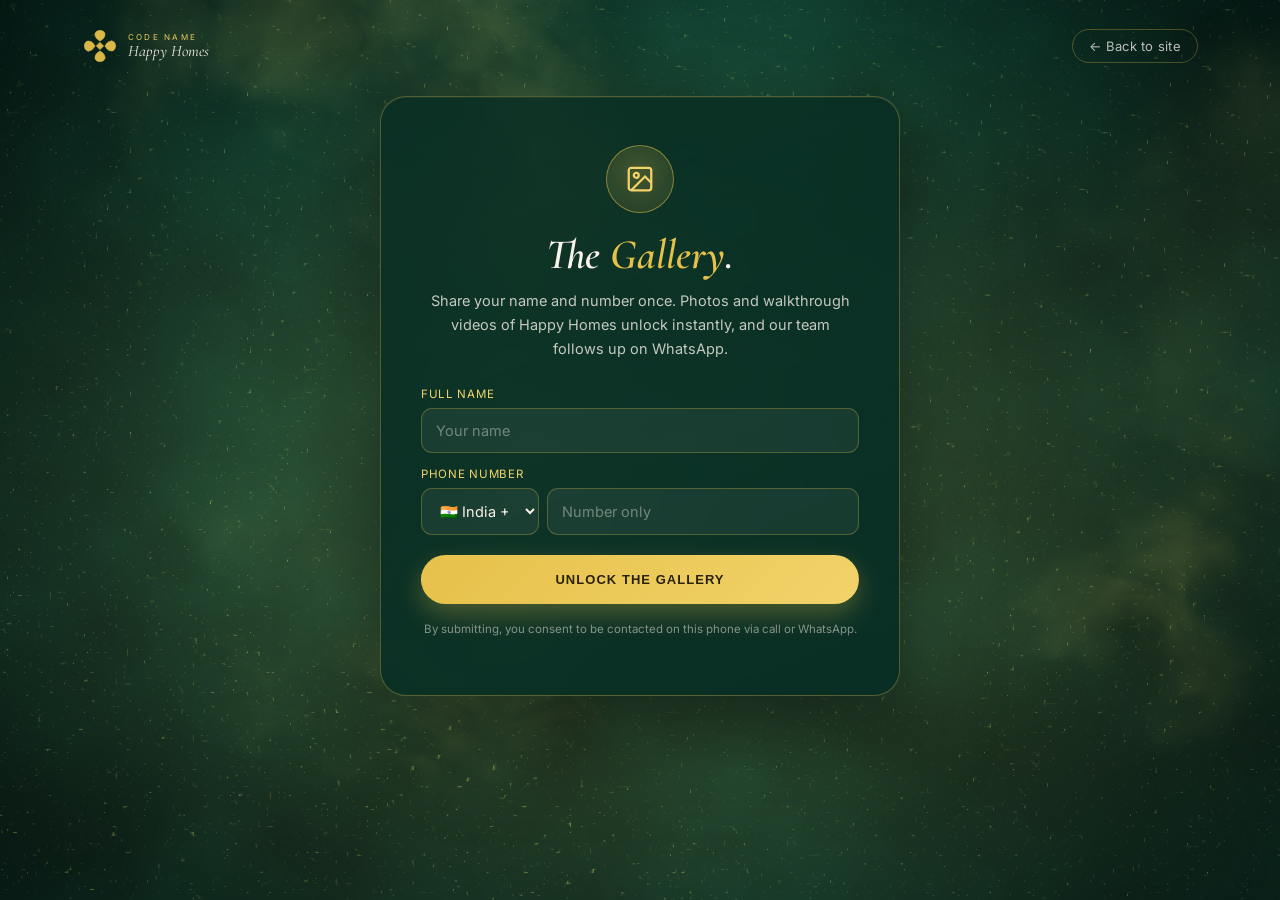
==== gallery.html @ b7eb1e3e "Add dedicated Brochure, Gallery and Floor Plan pages Each opens at its own URL (brochure.html/galler" ====
<!DOCTYPE html>
<html lang="en">
<head>
  <meta charset="UTF-8" />
  <meta name="viewport" content="width=device-width, initial-scale=1.0" />
  <meta name="theme-color" content="#062c24" />
  <title>Gallery | Happy Homes, Trisulia, Cuttack</title>
  <meta name="description" content="Photos and video walkthroughs of Happy Homes at Trisulia, Cuttack: elevation, drone views, master plan and unit interiors." />
  <meta name="robots" content="index, follow" />
  <link rel="icon" type="image/svg+xml" href="assets/logo-mark.svg" />
  <link rel="preconnect" href="https://fonts.googleapis.com" />
  <link rel="preconnect" href="https://fonts.gstatic.com" crossorigin />
  <link href="https://fonts.googleapis.com/css2?family=Cormorant+Garamond:ital,wght@0,500;0,600;0,700;1,500;1,600;1,700&family=Inter:wght@300;400;500;600;700&display=swap" rel="stylesheet" />

  <!-- Google Tag Manager -->
  <script>(function(w,d,s,l,i){w[l]=w[l]||[];w[l].push({'gtm.start':
  new Date().getTime(),event:'gtm.js'});var f=d.getElementsByTagName(s)[0],
  j=d.createElement(s),dl=l!='dataLayer'?'&l='+l:'';j.async=true;j.src=
  'https://www.googletagmanager.com/gtm.js?id='+i+dl;f.parentNode.insertBefore(j,f);
  })(window,document,'script','dataLayer','GTM-N7LTN3LF');</script>
  <!-- End Google Tag Manager -->

  <!-- Google tag (gtag.js) -->
  <script async src="https://www.googletagmanager.com/gtag/js?id=G-WT3VBQJMH0"></script>
  <script>
    window.dataLayer = window.dataLayer || [];
    function gtag(){dataLayer.push(arguments);}
    gtag('js', new Date());
    gtag('config', 'G-WT3VBQJMH0', { page_path: '/gallery' });
  </script>

  <style>
    :root{
      --aubergine:#062c24; --plum:#0d4a3a; --plum-2:#082e23;
      --gold:#e6c14a; --gold-2:#f2d36a; --cream:#faf3eb;
      --wa:#25d366; --wa-2:#1ebe5b;
      --f-display:'Cormorant Garamond',Georgia,serif;
      --f-body:'Inter',system-ui,-apple-system,sans-serif;
      --ease:cubic-bezier(.22,1,.36,1);
    }
    *,*::before,*::after{box-sizing:border-box;}
    html,body{height:100%;}
    body{
      margin:0; font-family:var(--f-body); color:var(--cream);
      background:var(--aubergine);
      min-height:100vh; padding:24px; position:relative;
      -webkit-font-smoothing:antialiased;
    }
    #aurora{position:fixed; inset:0; width:100%; height:100%; z-index:0; display:block;}
    .glow-fallback{position:fixed; inset:0; z-index:0;
      background:
        radial-gradient(60% 55% at 50% 0%, rgba(230,193,74,.18), transparent 60%),
        radial-gradient(50% 50% at 85% 90%, rgba(13,74,58,.9), transparent 60%),
        radial-gradient(40% 40% at 10% 100%, rgba(230,193,74,.10), transparent 60%),
        linear-gradient(180deg,#083127,#062c24);
    }
    .topbar{position:relative; z-index:2; display:flex; align-items:center; justify-content:space-between; max-width:1120px; margin:0 auto 28px; padding:4px 2px;}
    .brand{display:inline-flex; align-items:center; gap:10px; opacity:.95; text-decoration:none;}
    .brand img{width:36px; height:36px;}
    .brand span{font-family:var(--f-display); font-style:italic; font-size:16px; color:var(--cream); line-height:1;}
    .brand small{display:block; font-family:var(--f-body); font-style:normal; font-size:8px; letter-spacing:.28em; text-transform:uppercase; color:var(--gold-2); margin-bottom:2px;}
    .back{color:rgba(250,243,235,.75); text-decoration:none; font-size:13px; letter-spacing:.02em; border:1px solid rgba(230,193,74,.3); padding:8px 16px; border-radius:999px; transition:border-color .2s var(--ease), color .2s var(--ease);}
    .back:hover{border-color:var(--gold); color:var(--gold-2);}

    .wrap{position:relative; z-index:2; max-width:1120px; margin:0 auto; min-height:60vh; display:grid; place-items:center;}

    .card{
      width:100%; max-width:520px;
      background:linear-gradient(160deg, rgba(9,46,35,.86), rgba(6,44,36,.92));
      border:1px solid rgba(230,193,74,.32);
      border-radius:26px; padding:48px 40px;
      text-align:center;
      box-shadow:0 40px 90px rgba(0,0,0,.5), inset 0 1px 0 rgba(250,243,235,.06);
      -webkit-backdrop-filter:blur(10px); backdrop-filter:blur(10px);
      animation:rise .7s var(--ease) both;
    }
    @keyframes rise{from{opacity:0; transform:translateY(18px) scale(.98);} to{opacity:1; transform:none;}}
    .icon{
      width:68px; height:68px; margin:0 auto 20px; border-radius:50%;
      display:grid; place-items:center;
      background:radial-gradient(circle at 50% 40%, rgba(230,193,74,.25), rgba(230,193,74,.08));
      border:1px solid rgba(230,193,74,.5);
    }
    h1{font-family:var(--f-display); font-weight:600; font-style:italic; font-size:clamp(30px,5.4vw,42px); line-height:1.05; margin:0 0 12px; color:var(--cream);}
    h1 em{color:var(--gold); font-style:italic;}
    .sub{font-size:14.5px; line-height:1.65; color:rgba(250,243,235,.78); max-width:420px; margin:0 auto 26px;}

    .field{text-align:left; margin-bottom:14px;}
    .field label{display:block; font-size:11.5px; letter-spacing:.06em; text-transform:uppercase; color:var(--gold-2); margin-bottom:7px;}
    .field input, .field select{
      width:100%; padding:13px 14px; border-radius:11px; border:1.4px solid rgba(230,193,74,.28);
      background:rgba(250,243,235,.06); color:var(--cream); font-family:var(--f-body); font-size:14.5px;
    }
    .field input::placeholder{color:rgba(250,243,235,.4);}
    .field input:focus, .field select:focus{outline:none; border-color:var(--gold);}
    .field input.is-invalid, .field select.is-invalid{border-color:#ff8a8a;}
    .phone-row{display:flex; gap:8px;}
    .phone-row select{flex:0 0 118px;}
    .phone-row input{flex:1;}

    .btn{
      display:inline-flex; width:100%; align-items:center; justify-content:center; gap:10px;
      padding:16px 24px; border-radius:999px; font-weight:600;
      font-size:13px; letter-spacing:.08em; text-transform:uppercase;
      border:1.6px solid transparent; cursor:pointer; text-decoration:none;
      transition:transform .2s var(--ease), box-shadow .25s var(--ease), background .25s var(--ease);
      margin-top:6px;
    }
    .btn:hover{transform:translateY(-2px);}
    .btn--gold{background:linear-gradient(135deg,var(--gold),var(--gold-2)); color:#2a2206; box-shadow:0 10px 26px rgba(230,193,74,.3);}
    .btn--wa{background:var(--wa); color:#03251a; box-shadow:0 10px 26px rgba(37,211,102,.32);}
    .btn--wa:hover{background:var(--wa-2);}
    .btn--outline{background:transparent; color:var(--cream); border-color:rgba(230,193,74,.55);}
    .btn--outline:hover{background:rgba(230,193,74,.12); border-color:var(--gold);}
    .note{margin-top:18px; font-size:11.5px; color:rgba(250,243,235,.5);}

    #content{width:100%; max-width:1120px; animation:rise .6s var(--ease) both;}
    .content-head{text-align:center; margin-bottom:26px;}
    .content-head h1{margin-bottom:8px;}
    .grid{display:grid; grid-template-columns:repeat(3,1fr); gap:14px;}
    .tile{position:relative; border-radius:14px; overflow:hidden; border:1px solid rgba(230,193,74,.22); background:#04221b; aspect-ratio:4/3; cursor:pointer;}
    .tile img, .tile video{width:100%; height:100%; object-fit:cover; display:block;}
    .tile--wide{grid-column:span 2;}
    .tile__label{position:absolute; left:10px; bottom:10px; font-size:11px; letter-spacing:.06em; text-transform:uppercase; color:var(--cream); background:rgba(6,44,36,.72); padding:5px 10px; border-radius:999px; pointer-events:none;}
    .tile[data-img]:hover img{transform:scale(1.04);}
    .tile img{transition:transform .35s var(--ease);}

    .bottom-ctas{display:flex; gap:12px; margin-top:28px; flex-wrap:wrap; justify-content:center;}
    .bottom-ctas .btn{width:auto; flex:1; min-width:220px;}

    .lightbox{position:fixed; inset:0; z-index:50; background:rgba(3,15,12,.92); display:none; align-items:center; justify-content:center; padding:24px;}
    .lightbox.is-open{display:flex;}
    .lightbox img{max-width:min(92vw,1100px); max-height:88vh; border-radius:10px; box-shadow:0 30px 70px rgba(0,0,0,.6);}
    .lightbox__close{position:absolute; top:20px; right:24px; width:42px; height:42px; border-radius:50%; background:rgba(250,243,235,.1); border:1px solid rgba(230,193,74,.4); color:var(--cream); font-size:20px; cursor:pointer; display:grid; place-items:center;}

    @media (max-width:760px){
      body{padding:16px;}
      .card, .content-card{padding:30px 22px;}
      .grid{grid-template-columns:repeat(2,1fr);}
      .tile--wide{grid-column:span 2;}
    }
  </style>
</head>
<body>
  <!-- Google Tag Manager (noscript) -->
  <noscript><iframe src="https://www.googletagmanager.com/ns.html?id=GTM-N7LTN3LF" height="0" width="0" style="display:none;visibility:hidden"></iframe></noscript>

  <div class="glow-fallback" aria-hidden="true"></div>
  <canvas id="aurora" aria-hidden="true"></canvas>

  <div class="topbar">
    <a class="brand" href="index.html" aria-label="Happy Homes home">
      <img src="assets/logo-mark.svg" alt="" />
      <span><small>Code Name</small>Happy Homes</span>
    </a>
    <a class="back" href="index.html">&larr; Back to site</a>
  </div>

  <div class="wrap">
    <main class="card" id="gate" role="main">
      <div class="icon" aria-hidden="true">
        <svg viewBox="0 0 24 24" width="30" height="30" fill="none" stroke="#f2d36a" stroke-width="1.8"><rect x="3" y="3" width="18" height="18" rx="2"/><circle cx="9" cy="9" r="2"/><path d="M21 15l-5-5L5 21"/></svg>
      </div>
      <h1>The <em>Gallery</em>.</h1>
      <p class="sub">Share your name and number once. Photos and walkthrough videos of Happy Homes unlock instantly, and our team follows up on WhatsApp.</p>

      <form id="gateForm" novalidate>
        <div class="field">
          <label for="g-name">Full Name</label>
          <input id="g-name" name="name" type="text" required autocomplete="name" placeholder="Your name" />
        </div>
        <div class="field">
          <label for="g-phone">Phone Number</label>
          <div class="phone-row">
            <select id="g-cc" name="cc" aria-label="Country code"><option value="+91" selected>&#127470;&#127475; India +91</option><option value="+977">&#127475;&#127477; Nepal +977</option><option value="+971">&#127462;&#127466; UAE +971</option><option value="+1">&#127482;&#127480; USA / Canada +1</option><option value="+44">&#127468;&#127463; UK +44</option><option value="+61">&#127462;&#127482; Australia +61</option></select>
            <input id="g-phone" name="phone" type="tel" required inputmode="numeric" autocomplete="tel" pattern="[0-9]{6,15}" placeholder="Number only" />
          </div>
        </div>
        <button class="btn btn--gold" type="submit"><span>Unlock the Gallery</span></button>
      </form>
      <p class="note">By submitting, you consent to be contacted on this phone via call or WhatsApp.</p>
    </main>

    <div id="content" hidden>
      <div class="content-head">
        <h1>The <em>Gallery</em>.</h1>
        <p class="sub">Elevation, drone views, master plan and unit walkthroughs &mdash; tap any photo to zoom.</p>
      </div>
      <div class="grid">
        <div class="tile tile--wide" data-img="assets/hero-poster.jpg"><img src="assets/hero-poster.jpg" alt="Happy Homes elevation" loading="lazy" /><span class="tile__label">Elevation</span></div>
        <div class="tile"><video src="assets/cgi-elevation.mp4" poster="assets/hero-poster.jpg" controls playsinline preload="metadata"></video><span class="tile__label">CGI Elevation</span></div>
        <div class="tile"><video src="assets/drone-trisulia.mp4" poster="assets/drone-poster.jpg" controls playsinline preload="metadata"></video><span class="tile__label">Drone &middot; Trisulia</span></div>
        <div class="tile tile--wide" data-img="assets/master-plan.jpg"><img src="assets/master-plan.jpg" alt="Master plan" loading="lazy" /><span class="tile__label">Master Plan</span></div>
        <div class="tile" data-img="assets/floor-2bhk-1.jpg"><img src="assets/floor-2bhk-1.jpg" alt="2 BHK Type 1 floor plan" loading="lazy" /><span class="tile__label">2 BHK &middot; Type 1</span></div>
        <div class="tile" data-img="assets/floor-2bhk-2.jpg"><img src="assets/floor-2bhk-2.jpg" alt="2 BHK Type 2 floor plan" loading="lazy" /><span class="tile__label">2 BHK &middot; Type 2</span></div>
        <div class="tile" data-img="assets/floor-3bhk-1.jpg"><img src="assets/floor-3bhk-1.jpg" alt="3 BHK Type 1 floor plan" loading="lazy" /><span class="tile__label">3 BHK &middot; Type 1</span></div>
        <div class="tile" data-img="assets/floor-3bhk-2.jpg"><img src="assets/floor-3bhk-2.jpg" alt="3 BHK Type 2 floor plan" loading="lazy" /><span class="tile__label">3 BHK &middot; Type 2</span></div>
        <div class="tile"><video src="assets/walkthrough-2bhk.mp4" poster="assets/hero-poster.jpg" controls playsinline preload="metadata"></video><span class="tile__label">Walkthrough &middot; 2 BHK</span></div>
        <div class="tile"><video src="assets/walkthrough-3bhk.mp4" poster="assets/hero-poster.jpg" controls playsinline preload="metadata"></video><span class="tile__label">Walkthrough &middot; 3 BHK</span></div>
        <div class="tile tile--wide" data-img="assets/og.jpg"><img src="assets/og.jpg" alt="Happy Homes" loading="lazy" /><span class="tile__label">Happy Homes</span></div>
      </div>
      <div class="bottom-ctas">
        <a class="btn btn--outline" href="brochure.html"><span>Get the Brochure</span></a>
        <a class="btn btn--outline" href="layout.html"><span>View Floor Plans</span></a>
        <a class="btn btn--wa" id="waBtn" href="https://wa.me/919777999724" target="_blank" rel="noopener"><span>Chat on WhatsApp</span></a>
      </div>
    </div>
  </div>

  <div class="lightbox" id="lightbox">
    <button class="lightbox__close" id="lightboxClose" aria-label="Close">&times;</button>
    <img id="lightboxImg" src="" alt="" />
  </div>

  <script>
  (function(){
    'use strict';
    var CONFIG = {
      WHATSAPP_NUMBER: '919777999724',
      SHEETS_ENDPOINT: 'https://script.google.com/macros/s/AKfycbyHf5OpyPxUnJ9FQS5tqeN3_h4BZ-2K8WPAJR5yDtC1jZD0TLCPIv8E-4mBzhWDV2_u/exec'
    };
    var ZOHO_WEBFORM = {
      ENDPOINT: 'https://crm.zoho.in/crm/WebToLeadForm',
      xnQsjsdp: '1b62886e90b98a8333a79b7d4a6783b92d4ee2686a96349b75f8d77f3b3d3eed',
      xmIwtLD: '4180cfcd993ae458e5a0059f5eed3d42dea59da7ceba1cfd7cc998133e98e03cfbbf1ae3c2ad229987d64070ada354a7',
      actionType: 'TGVhZHM=',
      returnURL: 'https://codenamehappyhomes.net/thank-you.html'
    };
    var PAGE_SOURCE = 'Gallery page';
    var PAGE_LABEL = 'gallery';

    function detectLeadSource(){
      try {
        var cached = sessionStorage.getItem('chh_lead_source');
        if (cached) return cached;
        var params = new URLSearchParams(location.search);
        var gclid = params.get('gclid') || '';
        var fbclid = params.get('fbclid') || '';
        var utmSource = (params.get('utm_source') || '').toLowerCase();
        var src = 'Website Lead';
        if (gclid || utmSource.indexOf('google') > -1) src = 'Google Ads';
        else if (fbclid || /facebook|meta|instagram|^ig$/.test(utmSource)) src = 'Meta Ads';
        else if (utmSource.indexOf('whatsapp') > -1) src = 'WhatsApp';
        sessionStorage.setItem('chh_lead_source', src);
        sessionStorage.setItem('chh_gclid', gclid);
        return src;
      } catch(_) { return 'Website Lead'; }
    }
    detectLeadSource();

    function encodeForNetlify(data){
      return Object.keys(data).filter(function(k){return data[k]!==undefined && data[k]!==null && data[k]!=='';})
        .map(function(k){return encodeURIComponent(k)+'='+encodeURIComponent(data[k]);}).join('&');
    }
    async function submitLead(payload){
      try {
        var body = encodeForNetlify(Object.assign({ 'form-name': 'gallery-lead' }, payload));
        await fetch('/', { method:'POST', headers:{'Content-Type':'application/x-www-form-urlencoded'}, body: body });
      } catch(err){ console.warn('Netlify Forms POST failed:', err); }
      try {
        if (CONFIG.SHEETS_ENDPOINT && CONFIG.SHEETS_ENDPOINT.indexOf('http') === 0) {
          await fetch(CONFIG.SHEETS_ENDPOINT, { method:'POST', mode:'no-cors', headers:{'Content-Type':'text/plain;charset=utf-8'}, body: JSON.stringify(Object.assign({'form-name':'gallery-lead'}, payload)) });
        }
      } catch(err){ console.warn('Sheet POST failed:', err); }
    }
    async function submitToZoho(payload){
      try {
        var leadSource = detectLeadSource();
        var gclid = ''; try { gclid = sessionStorage.getItem('chh_gclid') || ''; } catch(_){}
        var body = new URLSearchParams();
        body.append('xnQsjsdp', ZOHO_WEBFORM.xnQsjsdp);
        body.append('zc_gad', gclid);
        body.append('xmIwtLD', ZOHO_WEBFORM.xmIwtLD);
        body.append('actionType', ZOHO_WEBFORM.actionType);
        body.append('returnURL', ZOHO_WEBFORM.returnURL);
        body.append('Last Name', payload.name || 'Website Visitor');
        body.append('Phone', payload.phone || '');
        body.append('Lead Source', leadSource);
        body.append('LEADCF2', 'Apartment');
        body.append('Description', 'Form: ' + PAGE_SOURCE + '\nPage: ' + location.href);
        await fetch(ZOHO_WEBFORM.ENDPOINT, { method:'POST', mode:'no-cors', body: body, keepalive:true });
      } catch(err){ console.warn('Zoho CRM POST failed:', err); }
    }
    function buildWA(payload){
      var lines = ['Hi, I am interested in Happy Homes, Trisulia.', ''];
      if (payload.name) lines.push('*Name:* ' + payload.name);
      if (payload.phone) lines.push('*Phone:* ' + payload.phone);
      lines.push(''); lines.push('I just viewed the ' + PAGE_LABEL + '. Please share more details.');
      return 'https://wa.me/' + CONFIG.WHATSAPP_NUMBER + '?text=' + encodeURIComponent(lines.join('\n'));
    }

    function bindLightbox(){
      var lb = document.getElementById('lightbox');
      var lbImg = document.getElementById('lightboxImg');
      var lbClose = document.getElementById('lightboxClose');
      document.querySelectorAll('.tile[data-img]').forEach(function(t){
        t.addEventListener('click', function(){
          lbImg.src = t.getAttribute('data-img');
          lbImg.alt = t.querySelector('img') ? t.querySelector('img').alt : '';
          lb.classList.add('is-open');
        });
      });
      function close(){ lb.classList.remove('is-open'); lbImg.src=''; }
      if (lbClose) lbClose.addEventListener('click', close);
      lb.addEventListener('click', function(e){ if (e.target === lb) close(); });
      document.addEventListener('keydown', function(e){ if (e.key === 'Escape') close(); });
    }

    function onReveal(){ bindLightbox(); }

    function reveal(){
      var gate = document.getElementById('gate');
      var content = document.getElementById('content');
      if (gate) gate.hidden = true;
      if (content) content.hidden = false;
      var waBtn = document.getElementById('waBtn');
      if (waBtn) { try { waBtn.href = buildWA(JSON.parse(sessionStorage.getItem('chh_lead')||'{}')); } catch(_){} }
      onReveal();
    }

    try {
      if (localStorage.getItem('chh_plans_unlocked') === '1') reveal();
    } catch(_) {}

    var form = document.getElementById('gateForm');
    if (form) {
      form.addEventListener('submit', async function(e){
        e.preventDefault();
        var fd = new FormData(form);
        var cc = (fd.get('cc')||'').toString().trim();
        var digits = (fd.get('phone')||'').toString().replace(/\D/g,'');
        var payload = {
          name: (fd.get('name')||'').toString().trim(),
          phone: digits ? ((cc?'('+cc+') ':'')+digits) : '',
          source: PAGE_SOURCE,
          page: location.href
        };
        var nameEl = form.querySelector('[name="name"]');
        var phoneEl = form.querySelector('[name="phone"]');
        var ok = true;
        if (!payload.name) { nameEl.classList.add('is-invalid'); ok=false; } else nameEl.classList.remove('is-invalid');
        if (!payload.phone) { phoneEl.classList.add('is-invalid'); if(ok) phoneEl.focus(); ok=false; } else phoneEl.classList.remove('is-invalid');
        if (!ok) return;
        var sb = form.querySelector('button[type="submit"]');
        if (sb) { sb.disabled = true; var sp = sb.querySelector('span'); if (sp) sp.textContent='Please wait...'; }
        await submitLead(payload);
        submitToZoho(payload);
        try { sessionStorage.setItem('chh_lead', JSON.stringify({ name: payload.name, phone: payload.phone })); } catch(_){}
        try { localStorage.setItem('chh_plans_unlocked', '1'); } catch(_){}
        try {
          window.dataLayer = window.dataLayer || [];
          window.dataLayer.push({ event:'lead_submit', form_source: PAGE_SOURCE });
          if (typeof window.gtag === 'function') window.gtag('event','lead_submit',{form_source: PAGE_SOURCE});
        } catch(_){}
        reveal();
      });
    }

    (function(){
      var reduce = window.matchMedia && window.matchMedia('(prefers-reduced-motion: reduce)').matches;
      var canvas = document.getElementById('aurora');
      var gl = null;
      try { gl = canvas.getContext('webgl') || canvas.getContext('experimental-webgl'); } catch(e){}
      if (!gl) { canvas.style.display = 'none'; return; }
      var vs = 'attribute vec2 p; void main(){ gl_Position = vec4(p,0.0,1.0); }';
      var fs = [
        'precision highp float;',
        'uniform vec2 u_res; uniform float u_time;',
        'float hash(vec2 p){ return fract(sin(dot(p, vec2(127.1,311.7)))*43758.5453); }',
        'float noise(vec2 p){ vec2 i=floor(p); vec2 f=fract(p); vec2 u=f*f*(3.0-2.0*f);',
        '  return mix(mix(hash(i),hash(i+vec2(1.0,0.0)),u.x), mix(hash(i+vec2(0.0,1.0)),hash(i+vec2(1.0,1.0)),u.x), u.y); }',
        'float fbm(vec2 p){ float v=0.0; float a=0.5; for(int i=0;i<6;i++){ v+=a*noise(p); p=p*2.02+vec2(1.7,9.2); a*=0.5; } return v; }',
        'void main(){',
        '  vec2 uv = gl_FragCoord.xy / u_res.xy;',
        '  vec2 q = uv; q.x *= u_res.x/u_res.y;',
        '  float t = u_time*0.06;',
        '  float f = fbm(q*1.9 + vec2(t*0.6, -t*0.35));',
        '  float g = fbm(q*2.8 + f*1.4 - vec2(t*0.5, t*0.75));',
        '  vec3 deep = vec3(0.018,0.098,0.078);',
        '  vec3 green = vec3(0.05,0.29,0.227);',
        '  vec3 gold = vec3(0.955,0.805,0.34);',
        '  vec3 col = mix(deep, green, smoothstep(0.18,0.95,f));',
        '  float ribbon = smoothstep(0.5,0.96,g) * (0.55 + 0.45*sin(u_time*0.38 + uv.y*6.0 + f*4.0));',
        '  col += gold * ribbon * 0.55;',
        '  float d = length(uv - vec2(0.5,0.42));',
        '  col += gold * smoothstep(0.8,0.0,d) * 0.16;',
        '  float spk = pow(noise(uv*u_res.xy*0.35 + u_time*2.0), 22.0);',
        '  col += gold * spk * 0.4;',
        '  col *= 0.5 + 0.62*smoothstep(1.2,0.12,d);',
        '  gl_FragColor = vec4(col,1.0);',
        '}'
      ].join('\n');
      function sh(type, src){ var s=gl.createShader(type); gl.shaderSource(s,src); gl.compileShader(s); return s; }
      var prog = gl.createProgram();
      gl.attachShader(prog, sh(gl.VERTEX_SHADER, vs));
      gl.attachShader(prog, sh(gl.FRAGMENT_SHADER, fs));
      gl.linkProgram(prog);
      if (!gl.getProgramParameter(prog, gl.LINK_STATUS)) { canvas.style.display='none'; return; }
      gl.useProgram(prog);
      var buf = gl.createBuffer();
      gl.bindBuffer(gl.ARRAY_BUFFER, buf);
      gl.bufferData(gl.ARRAY_BUFFER, new Float32Array([-1,-1, 3,-1, -1,3]), gl.STATIC_DRAW);
      var loc = gl.getAttribLocation(prog, 'p');
      gl.enableVertexAttribArray(loc);
      gl.vertexAttribPointer(loc, 2, gl.FLOAT, false, 0, 0);
      var uRes = gl.getUniformLocation(prog, 'u_res');
      var uTime = gl.getUniformLocation(prog, 'u_time');
      function resize(){
        var dpr = Math.min(window.devicePixelRatio || 1, 1.5);
        canvas.width = Math.floor(innerWidth * dpr);
        canvas.height = Math.floor(innerHeight * dpr);
        gl.viewport(0,0,canvas.width,canvas.height);
      }
      window.addEventListener('resize', resize); resize();
      var start = performance.now();
      function frame(now){
        var t = (now - start)/1000;
        gl.uniform2f(uRes, canvas.width, canvas.height);
        gl.uniform1f(uTime, t);
        gl.drawArrays(gl.TRIANGLES, 0, 3);
        if (!reduce) requestAnimationFrame(frame);
      }
      requestAnimationFrame(frame);
    })();
  })();
  </script>
</body>
</html>
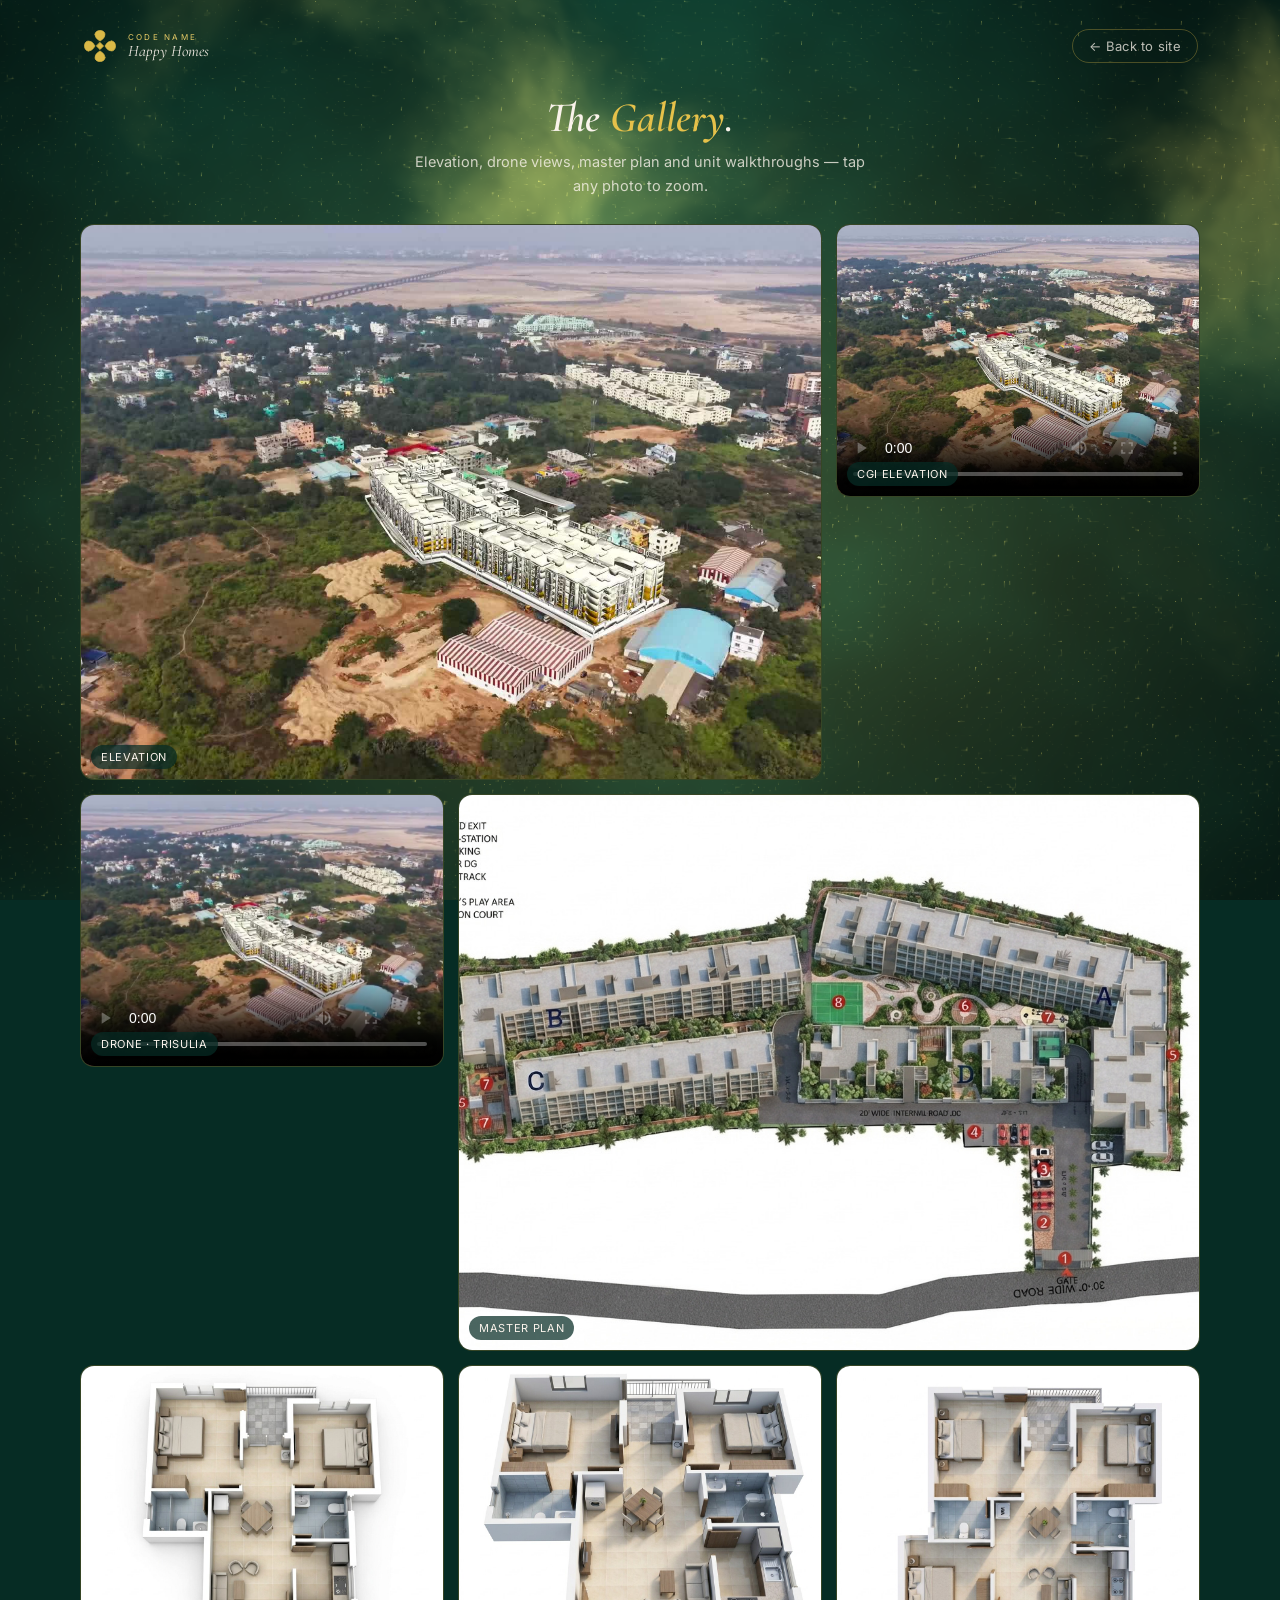
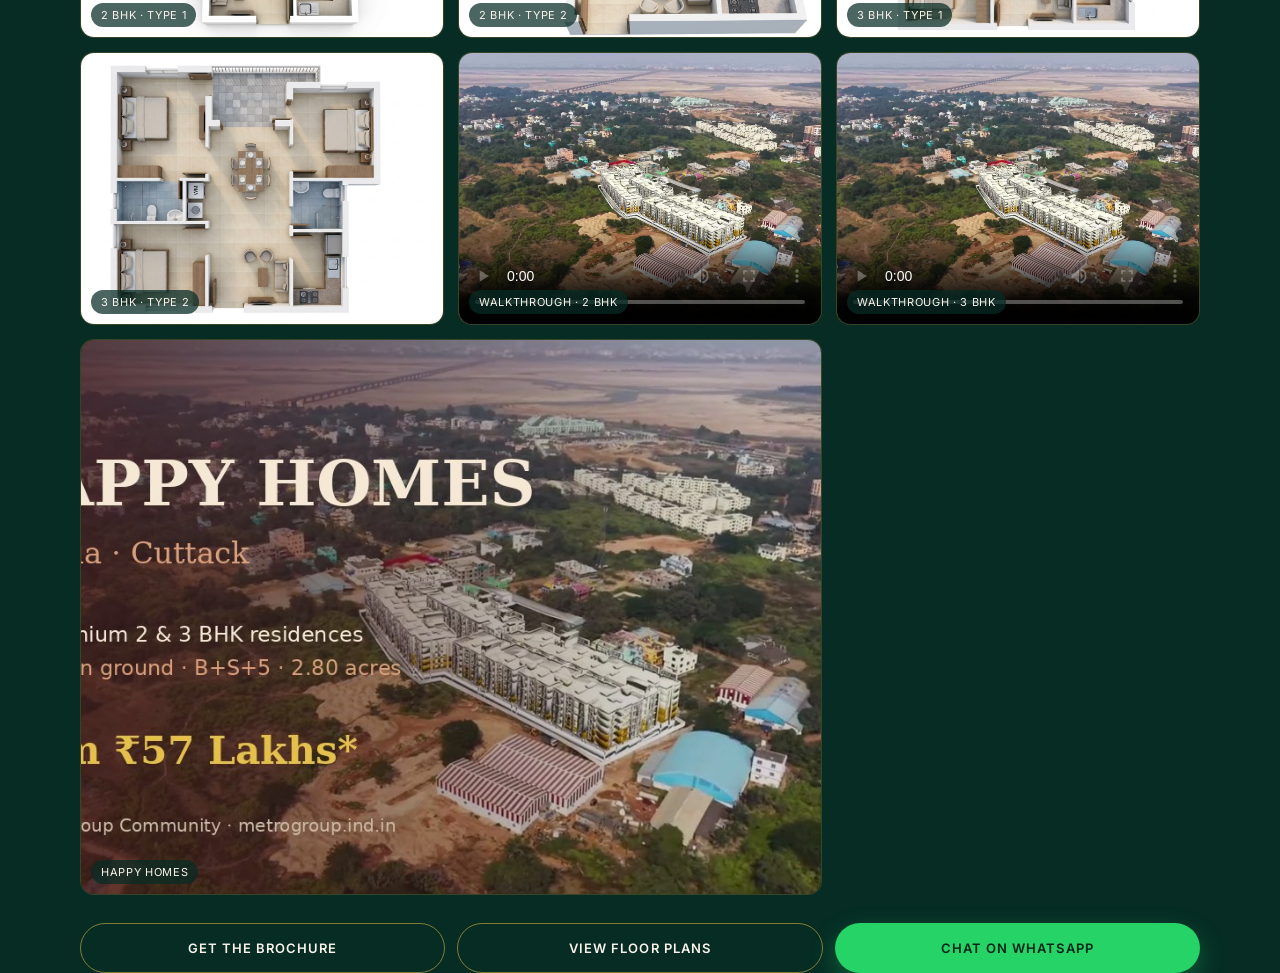
==== commit 68c3c8ce: "Drop the lead-gate on the Gallery page Shows photos and walkthrough videos immediately on open, no f" ====
--- a/gallery.html
+++ b/gallery.html
@@ -62,41 +62,7 @@
     .back{color:rgba(250,243,235,.75); text-decoration:none; font-size:13px; letter-spacing:.02em; border:1px solid rgba(230,193,74,.3); padding:8px 16px; border-radius:999px; transition:border-color .2s var(--ease), color .2s var(--ease);}
     .back:hover{border-color:var(--gold); color:var(--gold-2);}
 
-    .wrap{position:relative; z-index:2; max-width:1120px; margin:0 auto; min-height:60vh; display:grid; place-items:center;}
-
-    .card{
-      width:100%; max-width:520px;
-      background:linear-gradient(160deg, rgba(9,46,35,.86), rgba(6,44,36,.92));
-      border:1px solid rgba(230,193,74,.32);
-      border-radius:26px; padding:48px 40px;
-      text-align:center;
-      box-shadow:0 40px 90px rgba(0,0,0,.5), inset 0 1px 0 rgba(250,243,235,.06);
-      -webkit-backdrop-filter:blur(10px); backdrop-filter:blur(10px);
-      animation:rise .7s var(--ease) both;
-    }
-    @keyframes rise{from{opacity:0; transform:translateY(18px) scale(.98);} to{opacity:1; transform:none;}}
-    .icon{
-      width:68px; height:68px; margin:0 auto 20px; border-radius:50%;
-      display:grid; place-items:center;
-      background:radial-gradient(circle at 50% 40%, rgba(230,193,74,.25), rgba(230,193,74,.08));
-      border:1px solid rgba(230,193,74,.5);
-    }
-    h1{font-family:var(--f-display); font-weight:600; font-style:italic; font-size:clamp(30px,5.4vw,42px); line-height:1.05; margin:0 0 12px; color:var(--cream);}
-    h1 em{color:var(--gold); font-style:italic;}
-    .sub{font-size:14.5px; line-height:1.65; color:rgba(250,243,235,.78); max-width:420px; margin:0 auto 26px;}
-
-    .field{text-align:left; margin-bottom:14px;}
-    .field label{display:block; font-size:11.5px; letter-spacing:.06em; text-transform:uppercase; color:var(--gold-2); margin-bottom:7px;}
-    .field input, .field select{
-      width:100%; padding:13px 14px; border-radius:11px; border:1.4px solid rgba(230,193,74,.28);
-      background:rgba(250,243,235,.06); color:var(--cream); font-family:var(--f-body); font-size:14.5px;
-    }
-    .field input::placeholder{color:rgba(250,243,235,.4);}
-    .field input:focus, .field select:focus{outline:none; border-color:var(--gold);}
-    .field input.is-invalid, .field select.is-invalid{border-color:#ff8a8a;}
-    .phone-row{display:flex; gap:8px;}
-    .phone-row select{flex:0 0 118px;}
-    .phone-row input{flex:1;}
+    .wrap{position:relative; z-index:2; max-width:1120px; margin:0 auto;}
 
     .btn{
       display:inline-flex; width:100%; align-items:center; justify-content:center; gap:10px;
@@ -104,19 +70,20 @@
       font-size:13px; letter-spacing:.08em; text-transform:uppercase;
       border:1.6px solid transparent; cursor:pointer; text-decoration:none;
       transition:transform .2s var(--ease), box-shadow .25s var(--ease), background .25s var(--ease);
-      margin-top:6px;
     }
     .btn:hover{transform:translateY(-2px);}
-    .btn--gold{background:linear-gradient(135deg,var(--gold),var(--gold-2)); color:#2a2206; box-shadow:0 10px 26px rgba(230,193,74,.3);}
     .btn--wa{background:var(--wa); color:#03251a; box-shadow:0 10px 26px rgba(37,211,102,.32);}
     .btn--wa:hover{background:var(--wa-2);}
     .btn--outline{background:transparent; color:var(--cream); border-color:rgba(230,193,74,.55);}
     .btn--outline:hover{background:rgba(230,193,74,.12); border-color:var(--gold);}
-    .note{margin-top:18px; font-size:11.5px; color:rgba(250,243,235,.5);}
-
-    #content{width:100%; max-width:1120px; animation:rise .6s var(--ease) both;}
+
+    #content{width:100%; animation:rise .6s var(--ease) both;}
+    @keyframes rise{from{opacity:0; transform:translateY(14px);} to{opacity:1; transform:none;}}
     .content-head{text-align:center; margin-bottom:26px;}
-    .content-head h1{margin-bottom:8px;}
+    .content-head h1{font-family:var(--f-display); font-weight:600; font-style:italic; font-size:clamp(30px,5.4vw,42px); line-height:1.05; margin:0 0 10px; color:var(--cream);}
+    .content-head h1 em{color:var(--gold); font-style:italic;}
+    .content-head .sub{font-size:14.5px; line-height:1.65; color:rgba(250,243,235,.78); max-width:460px; margin:0 auto;}
+
     .grid{display:grid; grid-template-columns:repeat(3,1fr); gap:14px;}
     .tile{position:relative; border-radius:14px; overflow:hidden; border:1px solid rgba(230,193,74,.22); background:#04221b; aspect-ratio:4/3; cursor:pointer;}
     .tile img, .tile video{width:100%; height:100%; object-fit:cover; display:block;}
@@ -135,7 +102,6 @@
 
     @media (max-width:760px){
       body{padding:16px;}
-      .card, .content-card{padding:30px 22px;}
       .grid{grid-template-columns:repeat(2,1fr);}
       .tile--wide{grid-column:span 2;}
     }
@@ -157,31 +123,7 @@
   </div>
 
   <div class="wrap">
-    <main class="card" id="gate" role="main">
-      <div class="icon" aria-hidden="true">
-        <svg viewBox="0 0 24 24" width="30" height="30" fill="none" stroke="#f2d36a" stroke-width="1.8"><rect x="3" y="3" width="18" height="18" rx="2"/><circle cx="9" cy="9" r="2"/><path d="M21 15l-5-5L5 21"/></svg>
-      </div>
-      <h1>The <em>Gallery</em>.</h1>
-      <p class="sub">Share your name and number once. Photos and walkthrough videos of Happy Homes unlock instantly, and our team follows up on WhatsApp.</p>
-
-      <form id="gateForm" novalidate>
-        <div class="field">
-          <label for="g-name">Full Name</label>
-          <input id="g-name" name="name" type="text" required autocomplete="name" placeholder="Your name" />
-        </div>
-        <div class="field">
-          <label for="g-phone">Phone Number</label>
-          <div class="phone-row">
-            <select id="g-cc" name="cc" aria-label="Country code"><option value="+91" selected>&#127470;&#127475; India +91</option><option value="+977">&#127475;&#127477; Nepal +977</option><option value="+971">&#127462;&#127466; UAE +971</option><option value="+1">&#127482;&#127480; USA / Canada +1</option><option value="+44">&#127468;&#127463; UK +44</option><option value="+61">&#127462;&#127482; Australia +61</option></select>
-            <input id="g-phone" name="phone" type="tel" required inputmode="numeric" autocomplete="tel" pattern="[0-9]{6,15}" placeholder="Number only" />
-          </div>
-        </div>
-        <button class="btn btn--gold" type="submit"><span>Unlock the Gallery</span></button>
-      </form>
-      <p class="note">By submitting, you consent to be contacted on this phone via call or WhatsApp.</p>
-    </main>
-
-    <div id="content" hidden>
+    <div id="content">
       <div class="content-head">
         <h1>The <em>Gallery</em>.</h1>
         <p class="sub">Elevation, drone views, master plan and unit walkthroughs &mdash; tap any photo to zoom.</p>
@@ -202,7 +144,7 @@
       <div class="bottom-ctas">
         <a class="btn btn--outline" href="brochure.html"><span>Get the Brochure</span></a>
         <a class="btn btn--outline" href="layout.html"><span>View Floor Plans</span></a>
-        <a class="btn btn--wa" id="waBtn" href="https://wa.me/919777999724" target="_blank" rel="noopener"><span>Chat on WhatsApp</span></a>
+        <a class="btn btn--wa" href="https://wa.me/919777999724?text=Hi%2C%20I%27m%20interested%20in%20Happy%20Homes%2C%20Trisulia.%20I%20just%20viewed%20the%20gallery.%20Please%20share%20more%20details." target="_blank" rel="noopener"><span>Chat on WhatsApp</span></a>
       </div>
     </div>
   </div>
@@ -215,79 +157,6 @@
   <script>
   (function(){
     'use strict';
-    var CONFIG = {
-      WHATSAPP_NUMBER: '919777999724',
-      SHEETS_ENDPOINT: 'https://script.google.com/macros/s/AKfycbyHf5OpyPxUnJ9FQS5tqeN3_h4BZ-2K8WPAJR5yDtC1jZD0TLCPIv8E-4mBzhWDV2_u/exec'
-    };
-    var ZOHO_WEBFORM = {
-      ENDPOINT: 'https://crm.zoho.in/crm/WebToLeadForm',
-      xnQsjsdp: '1b62886e90b98a8333a79b7d4a6783b92d4ee2686a96349b75f8d77f3b3d3eed',
-      xmIwtLD: '4180cfcd993ae458e5a0059f5eed3d42dea59da7ceba1cfd7cc998133e98e03cfbbf1ae3c2ad229987d64070ada354a7',
-      actionType: 'TGVhZHM=',
-      returnURL: 'https://codenamehappyhomes.net/thank-you.html'
-    };
-    var PAGE_SOURCE = 'Gallery page';
-    var PAGE_LABEL = 'gallery';
-
-    function detectLeadSource(){
-      try {
-        var cached = sessionStorage.getItem('chh_lead_source');
-        if (cached) return cached;
-        var params = new URLSearchParams(location.search);
-        var gclid = params.get('gclid') || '';
-        var fbclid = params.get('fbclid') || '';
-        var utmSource = (params.get('utm_source') || '').toLowerCase();
-        var src = 'Website Lead';
-        if (gclid || utmSource.indexOf('google') > -1) src = 'Google Ads';
-        else if (fbclid || /facebook|meta|instagram|^ig$/.test(utmSource)) src = 'Meta Ads';
-        else if (utmSource.indexOf('whatsapp') > -1) src = 'WhatsApp';
-        sessionStorage.setItem('chh_lead_source', src);
-        sessionStorage.setItem('chh_gclid', gclid);
-        return src;
-      } catch(_) { return 'Website Lead'; }
-    }
-    detectLeadSource();
-
-    function encodeForNetlify(data){
-      return Object.keys(data).filter(function(k){return data[k]!==undefined && data[k]!==null && data[k]!=='';})
-        .map(function(k){return encodeURIComponent(k)+'='+encodeURIComponent(data[k]);}).join('&');
-    }
-    async function submitLead(payload){
-      try {
-        var body = encodeForNetlify(Object.assign({ 'form-name': 'gallery-lead' }, payload));
-        await fetch('/', { method:'POST', headers:{'Content-Type':'application/x-www-form-urlencoded'}, body: body });
-      } catch(err){ console.warn('Netlify Forms POST failed:', err); }
-      try {
-        if (CONFIG.SHEETS_ENDPOINT && CONFIG.SHEETS_ENDPOINT.indexOf('http') === 0) {
-          await fetch(CONFIG.SHEETS_ENDPOINT, { method:'POST', mode:'no-cors', headers:{'Content-Type':'text/plain;charset=utf-8'}, body: JSON.stringify(Object.assign({'form-name':'gallery-lead'}, payload)) });
-        }
-      } catch(err){ console.warn('Sheet POST failed:', err); }
-    }
-    async function submitToZoho(payload){
-      try {
-        var leadSource = detectLeadSource();
-        var gclid = ''; try { gclid = sessionStorage.getItem('chh_gclid') || ''; } catch(_){}
-        var body = new URLSearchParams();
-        body.append('xnQsjsdp', ZOHO_WEBFORM.xnQsjsdp);
-        body.append('zc_gad', gclid);
-        body.append('xmIwtLD', ZOHO_WEBFORM.xmIwtLD);
-        body.append('actionType', ZOHO_WEBFORM.actionType);
-        body.append('returnURL', ZOHO_WEBFORM.returnURL);
-        body.append('Last Name', payload.name || 'Website Visitor');
-        body.append('Phone', payload.phone || '');
-        body.append('Lead Source', leadSource);
-        body.append('LEADCF2', 'Apartment');
-        body.append('Description', 'Form: ' + PAGE_SOURCE + '\nPage: ' + location.href);
-        await fetch(ZOHO_WEBFORM.ENDPOINT, { method:'POST', mode:'no-cors', body: body, keepalive:true });
-      } catch(err){ console.warn('Zoho CRM POST failed:', err); }
-    }
-    function buildWA(payload){
-      var lines = ['Hi, I am interested in Happy Homes, Trisulia.', ''];
-      if (payload.name) lines.push('*Name:* ' + payload.name);
-      if (payload.phone) lines.push('*Phone:* ' + payload.phone);
-      lines.push(''); lines.push('I just viewed the ' + PAGE_LABEL + '. Please share more details.');
-      return 'https://wa.me/' + CONFIG.WHATSAPP_NUMBER + '?text=' + encodeURIComponent(lines.join('\n'));
-    }
 
     function bindLightbox(){
       var lb = document.getElementById('lightbox');
@@ -305,57 +174,9 @@
       lb.addEventListener('click', function(e){ if (e.target === lb) close(); });
       document.addEventListener('keydown', function(e){ if (e.key === 'Escape') close(); });
     }
-
-    function onReveal(){ bindLightbox(); }
-
-    function reveal(){
-      var gate = document.getElementById('gate');
-      var content = document.getElementById('content');
-      if (gate) gate.hidden = true;
-      if (content) content.hidden = false;
-      var waBtn = document.getElementById('waBtn');
-      if (waBtn) { try { waBtn.href = buildWA(JSON.parse(sessionStorage.getItem('chh_lead')||'{}')); } catch(_){} }
-      onReveal();
-    }
-
-    try {
-      if (localStorage.getItem('chh_plans_unlocked') === '1') reveal();
-    } catch(_) {}
-
-    var form = document.getElementById('gateForm');
-    if (form) {
-      form.addEventListener('submit', async function(e){
-        e.preventDefault();
-        var fd = new FormData(form);
-        var cc = (fd.get('cc')||'').toString().trim();
-        var digits = (fd.get('phone')||'').toString().replace(/\D/g,'');
-        var payload = {
-          name: (fd.get('name')||'').toString().trim(),
-          phone: digits ? ((cc?'('+cc+') ':'')+digits) : '',
-          source: PAGE_SOURCE,
-          page: location.href
-        };
-        var nameEl = form.querySelector('[name="name"]');
-        var phoneEl = form.querySelector('[name="phone"]');
-        var ok = true;
-        if (!payload.name) { nameEl.classList.add('is-invalid'); ok=false; } else nameEl.classList.remove('is-invalid');
-        if (!payload.phone) { phoneEl.classList.add('is-invalid'); if(ok) phoneEl.focus(); ok=false; } else phoneEl.classList.remove('is-invalid');
-        if (!ok) return;
-        var sb = form.querySelector('button[type="submit"]');
-        if (sb) { sb.disabled = true; var sp = sb.querySelector('span'); if (sp) sp.textContent='Please wait...'; }
-        await submitLead(payload);
-        submitToZoho(payload);
-        try { sessionStorage.setItem('chh_lead', JSON.stringify({ name: payload.name, phone: payload.phone })); } catch(_){}
-        try { localStorage.setItem('chh_plans_unlocked', '1'); } catch(_){}
-        try {
-          window.dataLayer = window.dataLayer || [];
-          window.dataLayer.push({ event:'lead_submit', form_source: PAGE_SOURCE });
-          if (typeof window.gtag === 'function') window.gtag('event','lead_submit',{form_source: PAGE_SOURCE});
-        } catch(_){}
-        reveal();
-      });
-    }
-
+    bindLightbox();
+
+    /* ---------- Lightweight WebGL aurora (same as thank-you.html) ---------- */
     (function(){
       var reduce = window.matchMedia && window.matchMedia('(prefers-reduced-motion: reduce)').matches;
       var canvas = document.getElementById('aurora');
